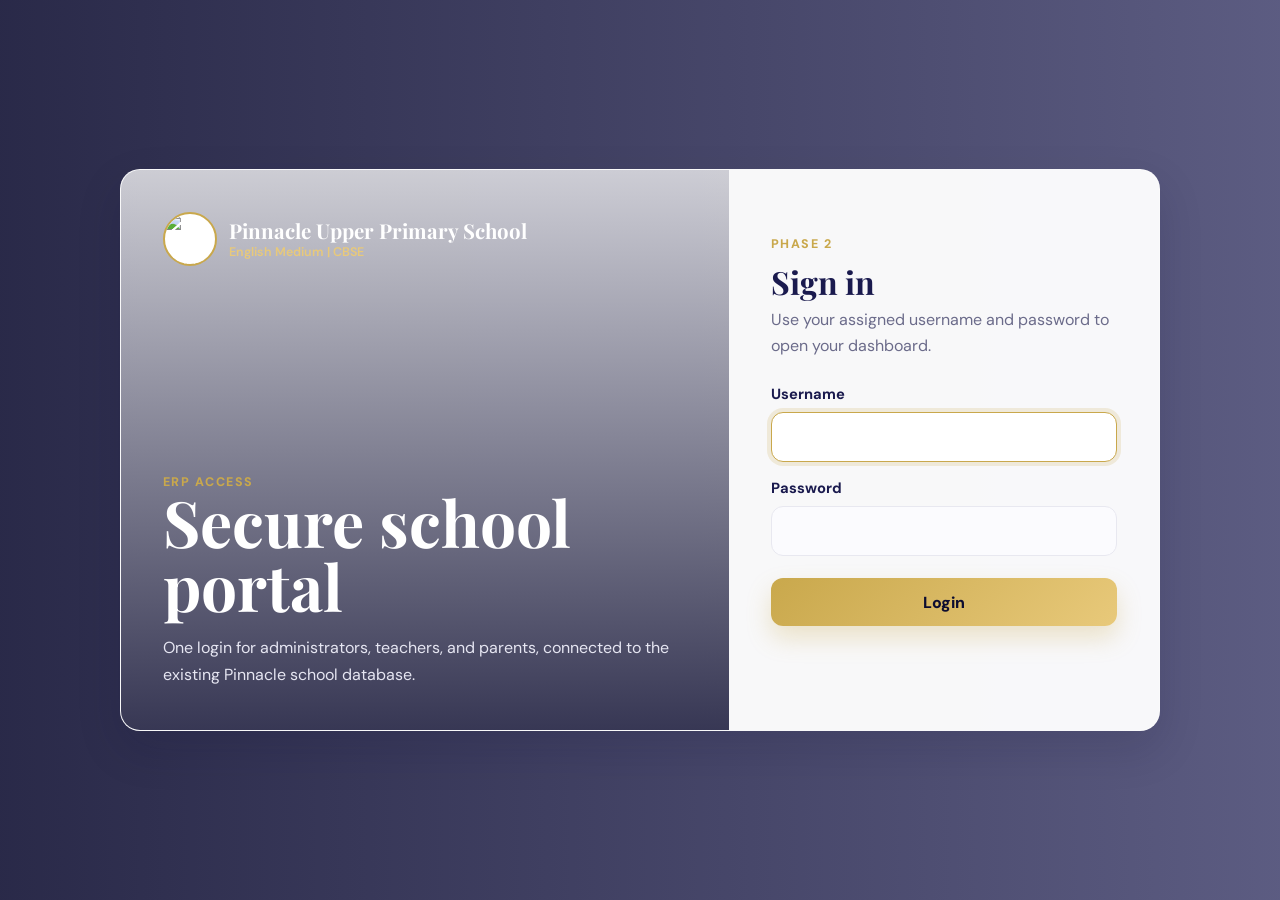
==== erp/index.html @ f4db71a0 "Add files via upload" ====
<!doctype html>
<html lang="en">
  <head>
    <meta charset="UTF-8">
    <meta name="viewport" content="width=device-width, initial-scale=1.0">
    <title>Pinnacle ERP | Pinnacle Upper Primary School</title>
    <link rel="preconnect" href="https://fonts.googleapis.com">
    <link rel="preconnect" href="https://fonts.gstatic.com" crossorigin>
    <link href="https://fonts.googleapis.com/css2?family=Playfair+Display:wght@600;700&family=DM+Sans:wght@400;500;600;700&display=swap" rel="stylesheet">
    <link rel="stylesheet" href="styles.css">
  </head>
  <body>
    <div id="app" class="app-shell" aria-live="polite"></div>
    <script src="scripts.js"></script>
  </body>
</html>
---- erp/styles.css ----
:root {
  --navy: #1a1a4e;
  --navy-dark: #0d0d30;
  --navy-mid: #2a2a6e;
  --gold: #c9a84c;
  --gold-light: #e8c97a;
  --gold-pale: #faf3e0;
  --white: #ffffff;
  --page: #f7f7fb;
  --line: #e8e8f0;
  --text: #1a1a2e;
  --muted: #6b6b8a;
  --success: #16805a;
  --danger: #b42318;
  --shadow: 0 18px 45px rgba(13, 13, 48, 0.14);
  --soft-shadow: 0 10px 26px rgba(13, 13, 48, 0.08);
  --radius: 12px;
  --radius-lg: 20px;
}

* {
  box-sizing: border-box;
}

body {
  margin: 0;
  min-height: 100vh;
  font-family: "DM Sans", Arial, sans-serif;
  color: var(--text);
  background: var(--page);
}

button,
input {
  font: inherit;
}

button {
  cursor: pointer;
}

.app-shell {
  min-height: 100vh;
}

.loading-screen,
.login-screen {
  min-height: 100vh;
  display: grid;
  place-items: center;
  padding: 24px;
}

.login-screen {
  background:
    linear-gradient(90deg, rgba(13, 13, 48, 0.88), rgba(26, 26, 78, 0.7)),
    url("https://pinnacleups.com/Images/school.jpg") center/cover no-repeat;
}

.login-panel {
  width: min(1040px, 100%);
  display: grid;
  grid-template-columns: 1fr 430px;
  overflow: hidden;
  border: 1px solid rgba(255, 255, 255, 0.22);
  border-radius: var(--radius-lg);
  background: rgba(255, 255, 255, 0.96);
  box-shadow: var(--shadow);
}

.login-brand {
  min-height: 560px;
  padding: 42px;
  display: flex;
  flex-direction: column;
  justify-content: space-between;
  background:
    linear-gradient(180deg, rgba(13, 13, 48, 0.18), rgba(13, 13, 48, 0.82)),
    url("https://pinnacleups.com/Images/gallery1.jpg") center/cover no-repeat;
  color: var(--white);
}

.brand-mark,
.top-brand {
  display: flex;
  align-items: center;
  gap: 12px;
}

.brand-logo {
  width: 54px;
  height: 54px;
  border-radius: 50%;
  object-fit: cover;
  border: 2px solid var(--gold);
  background: var(--white);
}

.brand-name {
  font-family: "Playfair Display", serif;
  font-size: 1.28rem;
  font-weight: 700;
  line-height: 1.15;
}

.brand-name span {
  display: block;
  margin-top: 3px;
  font-family: "DM Sans", sans-serif;
  font-size: 0.78rem;
  font-weight: 600;
  color: var(--gold-light);
  letter-spacing: 0;
}

.brand-copy h1 {
  max-width: 520px;
  margin: 0 0 16px;
  font-family: "Playfair Display", serif;
  font-size: clamp(2.2rem, 5vw, 4rem);
  line-height: 1;
  letter-spacing: 0;
}

.brand-copy p {
  max-width: 520px;
  margin: 0;
  color: #e6e6f2;
  font-size: 1rem;
  line-height: 1.7;
}

.login-card {
  padding: 42px;
  display: flex;
  flex-direction: column;
  justify-content: center;
}

.section-kicker {
  color: var(--gold);
  font-size: 0.78rem;
  font-weight: 800;
  letter-spacing: 0.12em;
  text-transform: uppercase;
}

.login-card h2 {
  margin: 12px 0 8px;
  color: var(--navy);
  font-family: "Playfair Display", serif;
  font-size: 2rem;
  line-height: 1.1;
}

.login-card p {
  margin: 0 0 26px;
  color: var(--muted);
  line-height: 1.6;
}

.field {
  display: grid;
  gap: 8px;
  margin-bottom: 16px;
}

.field label {
  color: var(--navy);
  font-size: 0.92rem;
  font-weight: 700;
}

.field input {
  width: 100%;
  min-height: 50px;
  padding: 0 15px;
  border: 1px solid var(--line);
  border-radius: var(--radius);
  background: #fbfbfe;
  color: var(--text);
  outline: none;
  transition: border-color 0.18s ease, box-shadow 0.18s ease, background 0.18s ease;
}

.field input:focus {
  border-color: var(--gold);
  background: var(--white);
  box-shadow: 0 0 0 4px rgba(201, 168, 76, 0.18);
}

.primary-btn,
.ghost-btn {
  min-height: 48px;
  border: 0;
  border-radius: var(--radius);
  font-weight: 800;
  transition: transform 0.18s ease, box-shadow 0.18s ease, background 0.18s ease;
}

.primary-btn {
  width: 100%;
  margin-top: 6px;
  background: linear-gradient(135deg, var(--gold), var(--gold-light));
  color: var(--navy-dark);
  box-shadow: 0 12px 24px rgba(201, 168, 76, 0.28);
}

.primary-btn:hover,
.ghost-btn:hover {
  transform: translateY(-1px);
}

.primary-btn:disabled {
  cursor: wait;
  opacity: 0.72;
  transform: none;
}

.message {
  min-height: 22px;
  margin-top: 16px;
  color: var(--danger);
  font-weight: 700;
}

.erp-layout {
  min-height: 100vh;
  display: grid;
  grid-template-columns: 280px 1fr;
  background: var(--page);
}

.sidebar {
  position: sticky;
  top: 0;
  height: 100vh;
  padding: 22px 18px;
  display: flex;
  flex-direction: column;
  gap: 22px;
  background: var(--navy-dark);
  color: var(--white);
  border-right: 3px solid var(--gold);
}

.sidebar .brand-logo {
  width: 46px;
  height: 46px;
}

.nav-list {
  display: grid;
  gap: 8px;
}

.nav-item {
  min-height: 44px;
  padding: 0 12px;
  display: flex;
  align-items: center;
  gap: 10px;
  border-radius: var(--radius);
  color: #d8d8ea;
  text-decoration: none;
  font-weight: 700;
  border: 1px solid transparent;
}

.nav-item.active {
  background: rgba(201, 168, 76, 0.16);
  border-color: rgba(201, 168, 76, 0.45);
  color: var(--gold-light);
}

.nav-item.disabled {
  opacity: 0.55;
  cursor: default;
}

.nav-icon {
  width: 24px;
  text-align: center;
  color: var(--gold-light);
  font-size: 0.76rem;
  font-weight: 900;
}

.sidebar-foot {
  margin-top: auto;
  padding: 14px;
  border-radius: var(--radius);
  background: rgba(255, 255, 255, 0.06);
  color: #cfcfe5;
  font-size: 0.88rem;
  line-height: 1.55;
}

.main {
  min-width: 0;
  padding: 28px;
}

.topbar {
  display: flex;
  align-items: center;
  justify-content: space-between;
  gap: 18px;
  margin-bottom: 24px;
}

.mobile-brand {
  display: none;
}

.user-chip {
  padding: 10px 14px;
  border: 1px solid var(--line);
  border-radius: 999px;
  background: var(--white);
  color: var(--navy);
  font-weight: 800;
  box-shadow: var(--soft-shadow);
}

.ghost-btn {
  padding: 0 18px;
  background: var(--navy);
  color: var(--white);
  box-shadow: var(--soft-shadow);
}

.dashboard-hero {
  padding: 28px;
  border-radius: var(--radius-lg);
  background:
    linear-gradient(135deg, rgba(26, 26, 78, 0.96), rgba(42, 42, 110, 0.88)),
    url("https://pinnacleups.com/Images/gallery4.jpg") center/cover no-repeat;
  color: var(--white);
  box-shadow: var(--shadow);
}

.dashboard-hero h1 {
  margin: 10px 0 10px;
  font-family: "Playfair Display", serif;
  font-size: clamp(2rem, 4vw, 3.2rem);
  line-height: 1.08;
  letter-spacing: 0;
}

.dashboard-hero p {
  max-width: 680px;
  margin: 0;
  color: #e5e5f0;
  line-height: 1.7;
}

.info-grid {
  margin-top: 22px;
  display: grid;
  grid-template-columns: repeat(3, minmax(0, 1fr));
  gap: 16px;
}

.info-card,
.notice-card {
  padding: 20px;
  border: 1px solid var(--line);
  border-radius: var(--radius);
  background: var(--white);
  box-shadow: var(--soft-shadow);
}

.info-card span,
.notice-card span {
  display: block;
  margin-bottom: 8px;
  color: var(--muted);
  font-size: 0.82rem;
  font-weight: 800;
  text-transform: uppercase;
  letter-spacing: 0.08em;
}

.info-card strong {
  color: var(--navy);
  font-size: 1.12rem;
}

.notice-card {
  margin-top: 18px;
}

.notice-card p {
  margin: 0;
  color: var(--muted);
  line-height: 1.7;
}

.access-denied {
  max-width: 620px;
  margin: 12vh auto 0;
  padding: 30px;
  border-radius: var(--radius-lg);
  background: var(--white);
  box-shadow: var(--shadow);
  text-align: center;
}

.access-denied h1 {
  margin: 0 0 10px;
  color: var(--danger);
  font-family: "Playfair Display", serif;
}

.access-denied p {
  color: var(--muted);
  line-height: 1.7;
}

@media (max-width: 900px) {
  .login-panel {
    grid-template-columns: 1fr;
  }

  .login-brand {
    min-height: 300px;
  }

  .erp-layout {
    grid-template-columns: 1fr;
  }

  .sidebar {
    position: relative;
    height: auto;
    border-right: 0;
    border-bottom: 3px solid var(--gold);
  }

  .nav-list {
    grid-template-columns: repeat(2, minmax(0, 1fr));
  }

  .sidebar-foot {
    display: none;
  }

  .info-grid {
    grid-template-columns: 1fr;
  }
}

@media (max-width: 560px) {
  .login-screen,
  .loading-screen {
    padding: 14px;
  }

  .login-brand,
  .login-card,
  .main,
  .dashboard-hero {
    padding: 22px;
  }

  .brand-copy h1 {
    font-size: 2rem;
  }

  .topbar {
    align-items: flex-start;
    flex-direction: column;
  }

  .mobile-brand {
    display: flex;
  }

  .user-chip {
    width: 100%;
    border-radius: var(--radius);
  }

  .ghost-btn {
    width: 100%;
  }

  .nav-list {
    grid-template-columns: 1fr;
  }
}
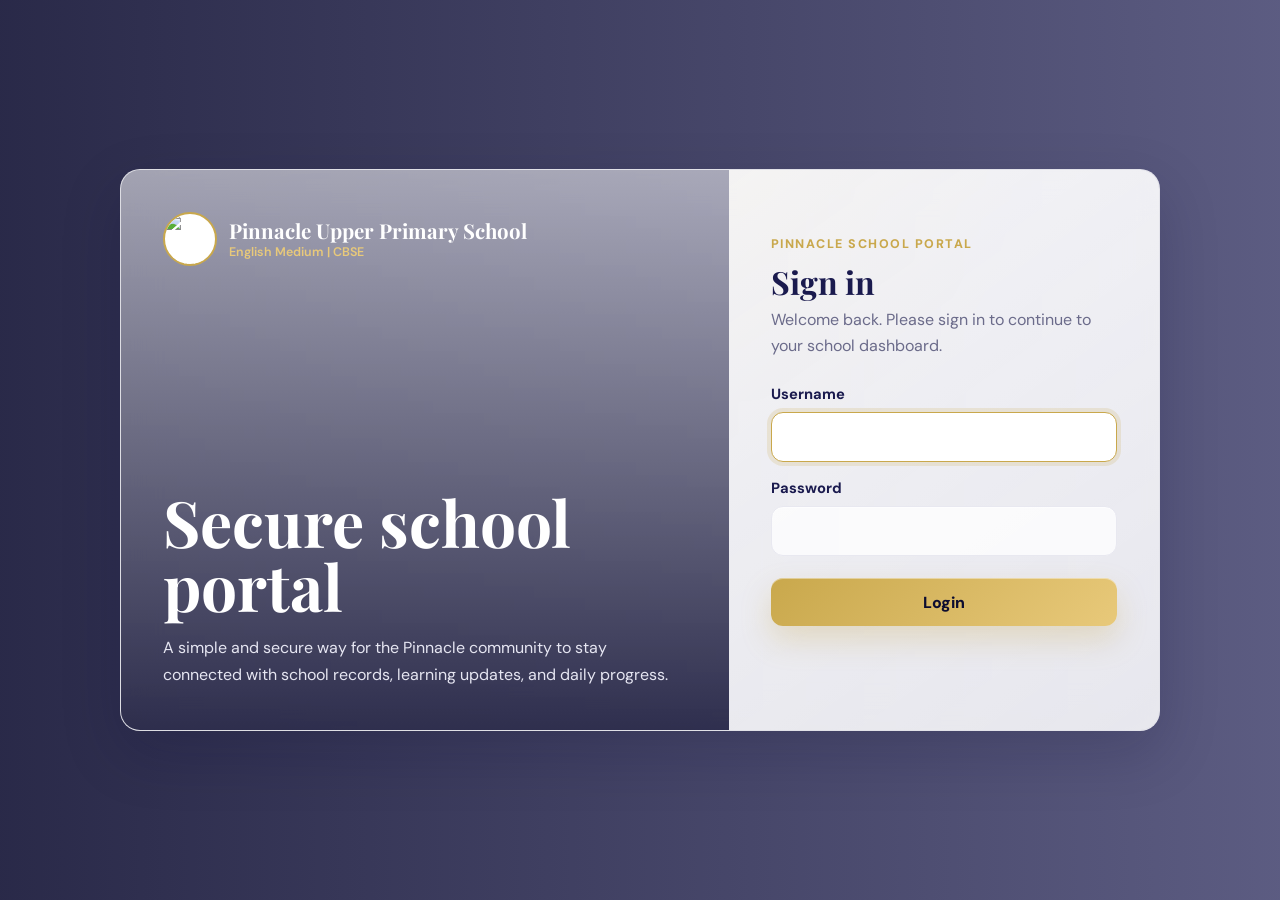
==== commit 46cee2f9: "Update index.html" ====
--- a/erp/index.html
+++ b/erp/index.html
@@ -4,6 +4,8 @@
     <meta charset="UTF-8">
     <meta name="viewport" content="width=device-width, initial-scale=1.0">
     <title>Pinnacle ERP | Pinnacle Upper Primary School</title>
+    <link rel="icon" type="image/jpeg" href="https://pinnacleups.com/Images/schoollogo.jpeg">
+    <link rel="apple-touch-icon" href="https://pinnacleups.com/Images/schoollogo.jpeg">
     <link rel="preconnect" href="https://fonts.googleapis.com">
     <link rel="preconnect" href="https://fonts.gstatic.com" crossorigin>
     <link href="https://fonts.googleapis.com/css2?family=Playfair+Display:wght@600;700&family=DM+Sans:wght@400;500;600;700&display=swap" rel="stylesheet">
--- a/erp/styles.css
+++ b/erp/styles.css
@@ -14,8 +14,86 @@
   --danger: #b42318;
   --shadow: 0 18px 45px rgba(13, 13, 48, 0.14);
   --soft-shadow: 0 10px 26px rgba(13, 13, 48, 0.08);
+  --glass-bg: rgba(255, 255, 255, 0.72);
+  --glass-line: rgba(255, 255, 255, 0.42);
+  --glass-shadow: 0 22px 60px rgba(13, 13, 48, 0.18);
+  --ease-apple: cubic-bezier(0.22, 1, 0.36, 1);
   --radius: 12px;
   --radius-lg: 20px;
+}
+
+@keyframes fadeUp {
+  from {
+    opacity: 0;
+    transform: translateY(14px);
+  }
+  to {
+    opacity: 1;
+    transform: translateY(0);
+  }
+}
+
+@keyframes softPulse {
+  0% {
+    box-shadow: 0 0 0 0 rgba(201, 168, 76, 0.28);
+  }
+  70% {
+    box-shadow: 0 0 0 12px rgba(201, 168, 76, 0);
+  }
+  100% {
+    box-shadow: 0 0 0 0 rgba(201, 168, 76, 0);
+  }
+}
+
+@keyframes spin {
+  to {
+    transform: rotate(360deg);
+  }
+}
+
+@keyframes heroSheen {
+  0% {
+    transform: translateX(-180%) skewX(-16deg);
+  }
+  16% {
+    transform: translateX(4%) skewX(-16deg);
+  }
+  46% {
+    transform: translateX(54%) skewX(-16deg);
+  }
+  72% {
+    transform: translateX(220%) skewX(-16deg);
+  }
+  100% {
+    transform: translateX(220%) skewX(-16deg);
+  }
+}
+
+@keyframes activeNavGlow {
+  0% {
+    opacity: 0.42;
+    transform: translateY(-120%);
+  }
+  45% {
+    opacity: 0.95;
+    transform: translateY(120%);
+  }
+  100% {
+    opacity: 0.42;
+    transform: translateY(120%);
+  }
+}
+
+@keyframes navSheen {
+  0% {
+    transform: translateX(-120%);
+  }
+  44% {
+    transform: translateX(120%);
+  }
+  100% {
+    transform: translateX(120%);
+  }
 }
 
 * {
@@ -30,8 +108,13 @@
   background: var(--page);
 }
 
+html {
+  scroll-behavior: smooth;
+}
+
 button,
-input {
+input,
+select {
   font: inherit;
 }
 
@@ -51,6 +134,19 @@
   padding: 24px;
 }
 
+.loading-screen .user-chip::before {
+  content: "";
+  width: 16px;
+  height: 16px;
+  margin-right: 10px;
+  display: inline-block;
+  vertical-align: -3px;
+  border: 2px solid rgba(26, 26, 78, 0.18);
+  border-top-color: var(--gold);
+  border-radius: 50%;
+  animation: spin 0.8s linear infinite;
+}
+
 .login-screen {
   background:
     linear-gradient(90deg, rgba(13, 13, 48, 0.88), rgba(26, 26, 78, 0.7)),
@@ -62,10 +158,13 @@
   display: grid;
   grid-template-columns: 1fr 430px;
   overflow: hidden;
-  border: 1px solid rgba(255, 255, 255, 0.22);
+  border: 1px solid var(--glass-line);
   border-radius: var(--radius-lg);
-  background: rgba(255, 255, 255, 0.96);
-  box-shadow: var(--shadow);
+  background: var(--glass-bg);
+  box-shadow: var(--glass-shadow);
+  backdrop-filter: blur(22px) saturate(1.35);
+  -webkit-backdrop-filter: blur(22px) saturate(1.35);
+  animation: fadeUp 0.48s var(--ease-apple) both;
 }
 
 .login-brand {
@@ -87,6 +186,23 @@
   gap: 12px;
 }
 
+.brand-link {
+  color: inherit;
+  text-decoration: none;
+  border-radius: var(--radius);
+  transition: transform 0.22s var(--ease-apple), opacity 0.22s var(--ease-apple);
+}
+
+.brand-link:hover {
+  opacity: 0.92;
+  transform: translateY(-1px);
+}
+
+.brand-link:focus-visible {
+  outline: 3px solid rgba(232, 201, 122, 0.55);
+  outline-offset: 4px;
+}
+
 .brand-logo {
   width: 54px;
   height: 54px;
@@ -135,6 +251,9 @@
   display: flex;
   flex-direction: column;
   justify-content: center;
+  background:
+    linear-gradient(145deg, rgba(255, 255, 255, 0.78), rgba(255, 255, 255, 0.5)),
+    radial-gradient(circle at top left, rgba(232, 201, 122, 0.16), transparent 42%);
 }
 
 .section-kicker {
@@ -177,10 +296,11 @@
   padding: 0 15px;
   border: 1px solid var(--line);
   border-radius: var(--radius);
-  background: #fbfbfe;
+  background: rgba(255, 255, 255, 0.78);
   color: var(--text);
   outline: none;
-  transition: border-color 0.18s ease, box-shadow 0.18s ease, background 0.18s ease;
+  box-shadow: inset 0 1px 0 rgba(255, 255, 255, 0.65);
+  transition: border-color 0.22s var(--ease-apple), box-shadow 0.22s var(--ease-apple), background 0.22s var(--ease-apple);
 }
 
 .field input:focus {
@@ -195,7 +315,25 @@
   border: 0;
   border-radius: var(--radius);
   font-weight: 800;
-  transition: transform 0.18s ease, box-shadow 0.18s ease, background 0.18s ease;
+  position: relative;
+  overflow: hidden;
+  transition: transform 0.22s var(--ease-apple), box-shadow 0.22s var(--ease-apple), background 0.22s var(--ease-apple);
+}
+
+.primary-btn::after,
+.ghost-btn::after {
+  content: "";
+  position: absolute;
+  inset: 0;
+  background: linear-gradient(110deg, transparent 0%, rgba(255, 255, 255, 0.36) 45%, transparent 70%);
+  transform: translateX(-120%);
+  transition: transform 0.7s var(--ease-apple);
+  pointer-events: none;
+}
+
+.primary-btn:hover::after,
+.ghost-btn:hover::after {
+  transform: translateX(120%);
 }
 
 .primary-btn {
@@ -203,12 +341,20 @@
   margin-top: 6px;
   background: linear-gradient(135deg, var(--gold), var(--gold-light));
   color: var(--navy-dark);
-  box-shadow: 0 12px 24px rgba(201, 168, 76, 0.28);
+  box-shadow: 0 14px 30px rgba(201, 168, 76, 0.28), inset 0 1px 0 rgba(255, 255, 255, 0.42);
 }
 
 .primary-btn:hover,
 .ghost-btn:hover {
   transform: translateY(-1px);
+}
+
+.primary-btn:focus-visible,
+.ghost-btn:focus-visible,
+.text-btn:focus-visible,
+.nav-action:focus-visible {
+  outline: 3px solid rgba(201, 168, 76, 0.36);
+  outline-offset: 2px;
 }
 
 .primary-btn:disabled {
@@ -239,9 +385,15 @@
   display: flex;
   flex-direction: column;
   gap: 22px;
-  background: var(--navy-dark);
+  background:
+    linear-gradient(180deg, rgba(13, 13, 48, 0.92), rgba(13, 13, 48, 0.98)),
+    rgba(13, 13, 48, 0.9);
   color: var(--white);
   border-right: 3px solid var(--gold);
+  box-shadow: 18px 0 42px rgba(13, 13, 48, 0.14);
+  backdrop-filter: blur(18px) saturate(1.2);
+  -webkit-backdrop-filter: blur(18px) saturate(1.2);
+  animation: fadeUp 0.36s var(--ease-apple) both;
 }
 
 .sidebar .brand-logo {
@@ -256,26 +408,61 @@
 
 .nav-item {
   min-height: 44px;
+  width: 100%;
   padding: 0 12px;
   display: flex;
   align-items: center;
   gap: 10px;
+  background: transparent;
   border-radius: var(--radius);
   color: #d8d8ea;
   text-decoration: none;
   font-weight: 700;
   border: 1px solid transparent;
+  text-align: left;
+  position: relative;
+  overflow: hidden;
+  transition: transform 0.22s var(--ease-apple), background 0.22s var(--ease-apple), border-color 0.22s var(--ease-apple), color 0.22s var(--ease-apple), box-shadow 0.22s var(--ease-apple);
 }
 
 .nav-item.active {
-  background: rgba(201, 168, 76, 0.16);
-  border-color: rgba(201, 168, 76, 0.45);
+  background: linear-gradient(135deg, rgba(201, 168, 76, 0.24), rgba(255, 255, 255, 0.08));
+  border-color: rgba(232, 201, 122, 0.5);
   color: var(--gold-light);
+  transform: translateX(3px);
+  box-shadow: inset 0 1px 0 rgba(255, 255, 255, 0.12), 0 10px 24px rgba(0, 0, 0, 0.16);
+}
+
+.nav-item.active::before {
+  content: "";
+  position: absolute;
+  left: 0;
+  top: 8px;
+  bottom: 8px;
+  width: 3px;
+  border-radius: 999px;
+  background: linear-gradient(180deg, transparent, var(--gold-light), transparent);
+  animation: activeNavGlow 5.8s var(--ease-apple) infinite;
+}
+
+.nav-item.active::after {
+  content: "";
+  position: absolute;
+  inset: 0;
+  background: linear-gradient(115deg, transparent 0%, rgba(255, 255, 255, 0.12) 45%, transparent 72%);
+  transform: translateX(-120%);
+  animation: navSheen 7s var(--ease-apple) infinite;
+  pointer-events: none;
 }
 
 .nav-item.disabled {
   opacity: 0.55;
   cursor: default;
+}
+
+.nav-action:hover {
+  background: rgba(255, 255, 255, 0.07);
+  transform: translateX(3px);
 }
 
 .nav-icon {
@@ -301,12 +488,22 @@
   padding: 28px;
 }
 
+#moduleHost {
+  animation: fadeUp 0.32s var(--ease-apple) both;
+}
+
 .topbar {
   display: flex;
   align-items: center;
   justify-content: space-between;
   gap: 18px;
   margin-bottom: 24px;
+}
+
+.mobile-nav-toggle,
+.mobile-nav-panel,
+.mobile-nav-scrim {
+  display: none;
 }
 
 .mobile-brand {
@@ -330,6 +527,16 @@
   box-shadow: var(--soft-shadow);
 }
 
+.primary-btn.compact {
+  width: auto;
+  min-width: 140px;
+  padding: 0 18px;
+}
+
+.hidden {
+  display: none !important;
+}
+
 .dashboard-hero {
   padding: 28px;
   border-radius: var(--radius-lg);
@@ -337,7 +544,35 @@
     linear-gradient(135deg, rgba(26, 26, 78, 0.96), rgba(42, 42, 110, 0.88)),
     url("https://pinnacleups.com/Images/gallery4.jpg") center/cover no-repeat;
   color: var(--white);
-  box-shadow: var(--shadow);
+  border: 1px solid rgba(255, 255, 255, 0.2);
+  box-shadow: var(--glass-shadow);
+  animation: fadeUp 0.36s var(--ease-apple) both;
+  position: relative;
+  overflow: hidden;
+}
+
+.dashboard-hero::after,
+.module-header::after {
+  content: "";
+  position: absolute;
+  inset: 0;
+  background: linear-gradient(120deg, rgba(255, 255, 255, 0.18), transparent 34%, transparent 70%, rgba(232, 201, 122, 0.12));
+  pointer-events: none;
+}
+
+.dashboard-hero::before,
+.module-header::before {
+  content: "";
+  position: absolute;
+  top: -30%;
+  bottom: -30%;
+  left: -35%;
+  width: 52%;
+  background: linear-gradient(105deg, transparent, rgba(255, 255, 255, 0.24), transparent);
+  filter: blur(1px);
+  transform: translateX(-180%) skewX(-16deg);
+  animation: heroSheen 7s var(--ease-apple) infinite;
+  pointer-events: none;
 }
 
 .dashboard-hero h1 {
@@ -367,8 +602,19 @@
   padding: 20px;
   border: 1px solid var(--line);
   border-radius: var(--radius);
-  background: var(--white);
+  background: rgba(255, 255, 255, 0.76);
   box-shadow: var(--soft-shadow);
+  backdrop-filter: blur(14px) saturate(1.18);
+  -webkit-backdrop-filter: blur(14px) saturate(1.18);
+  transition: transform 0.22s var(--ease-apple), box-shadow 0.22s var(--ease-apple), border-color 0.22s var(--ease-apple);
+}
+
+.info-card:hover,
+.notice-card:hover,
+.table-card:hover,
+.settings-card:hover {
+  transform: translateY(-2px);
+  box-shadow: var(--shadow);
 }
 
 .info-card span,
@@ -387,6 +633,33 @@
   font-size: 1.12rem;
 }
 
+.portal-card {
+  position: relative;
+  overflow: hidden;
+}
+
+.portal-card::after {
+  content: "";
+  position: absolute;
+  inset: 0;
+  background: linear-gradient(120deg, rgba(255, 255, 255, 0.36), transparent 34%, transparent 74%, rgba(232, 201, 122, 0.12));
+  pointer-events: none;
+}
+
+.portal-card strong,
+.portal-card p,
+.portal-card span {
+  position: relative;
+  z-index: 1;
+}
+
+.portal-card p {
+  margin: 10px 0 0;
+  color: var(--muted);
+  line-height: 1.55;
+  font-size: 0.94rem;
+}
+
 .notice-card {
   margin-top: 18px;
 }
@@ -395,6 +668,570 @@
   margin: 0;
   color: var(--muted);
   line-height: 1.7;
+}
+
+.module-header {
+  padding: 24px;
+  display: flex;
+  align-items: center;
+  justify-content: space-between;
+  gap: 18px;
+  border-radius: var(--radius-lg);
+  background:
+    linear-gradient(135deg, rgba(26, 26, 78, 0.96), rgba(42, 42, 110, 0.86)),
+    url("https://pinnacleups.com/Images/gallery2.jpg") center/cover no-repeat;
+  color: var(--white);
+  border: 1px solid rgba(255, 255, 255, 0.2);
+  box-shadow: var(--glass-shadow);
+  animation: fadeUp 0.36s var(--ease-apple) both;
+  position: relative;
+  overflow: hidden;
+}
+
+.module-header h1 {
+  margin: 8px 0 8px;
+  font-family: "Playfair Display", serif;
+  font-size: clamp(2rem, 4vw, 3rem);
+  line-height: 1.05;
+  letter-spacing: 0;
+}
+
+.module-header p {
+  max-width: 680px;
+  margin: 0;
+  color: #e6e6f2;
+  line-height: 1.6;
+}
+
+.toolbar {
+  margin: 18px 0;
+  padding: 18px;
+  display: grid;
+  grid-template-columns: 1fr 190px 190px;
+  gap: 14px;
+  border: 1px solid var(--line);
+  border-radius: var(--radius);
+  background: rgba(255, 255, 255, 0.78);
+  box-shadow: var(--soft-shadow);
+  backdrop-filter: blur(14px) saturate(1.16);
+  -webkit-backdrop-filter: blur(14px) saturate(1.16);
+}
+
+.toolbar .field {
+  margin: 0;
+}
+
+.field select {
+  width: 100%;
+  min-height: 50px;
+  padding: 0 15px;
+  border: 1px solid var(--line);
+  border-radius: var(--radius);
+  background: rgba(255, 255, 255, 0.78);
+  color: var(--text);
+  outline: none;
+  box-shadow: inset 0 1px 0 rgba(255, 255, 255, 0.65);
+}
+
+.table-card {
+  padding: 18px;
+  border: 1px solid var(--line);
+  border-radius: var(--radius);
+  background: rgba(255, 255, 255, 0.78);
+  box-shadow: var(--soft-shadow);
+  backdrop-filter: blur(14px) saturate(1.16);
+  -webkit-backdrop-filter: blur(14px) saturate(1.16);
+  transition: transform 0.22s var(--ease-apple), box-shadow 0.22s var(--ease-apple);
+}
+
+.table-scroll {
+  overflow-x: auto;
+}
+
+table {
+  width: 100%;
+  min-width: 840px;
+  border-collapse: collapse;
+}
+
+th,
+td {
+  padding: 14px 12px;
+  border-bottom: 1px solid var(--line);
+  text-align: left;
+  vertical-align: middle;
+}
+
+th {
+  color: var(--navy);
+  font-size: 0.78rem;
+  font-weight: 900;
+  letter-spacing: 0.08em;
+  text-transform: uppercase;
+}
+
+td {
+  color: var(--text);
+}
+
+tbody tr {
+  transition: background 0.16s ease;
+}
+
+tbody tr:hover {
+  background: rgba(201, 168, 76, 0.06);
+}
+
+td small {
+  display: block;
+  margin-top: 4px;
+  color: var(--muted);
+  font-size: 0.82rem;
+}
+
+.status-pill {
+  display: inline-flex;
+  align-items: center;
+  min-height: 28px;
+  padding: 0 10px;
+  border-radius: 999px;
+  font-size: 0.82rem;
+  font-weight: 800;
+}
+
+.status-pill.active {
+  background: rgba(22, 128, 90, 0.12);
+  color: var(--success);
+}
+
+.status-pill.inactive {
+  background: rgba(180, 35, 24, 0.12);
+  color: var(--danger);
+}
+
+.actions {
+  display: flex;
+  flex-wrap: wrap;
+  gap: 8px;
+}
+
+.text-btn {
+  min-height: 34px;
+  padding: 0 10px;
+  border: 1px solid var(--line);
+  border-radius: 8px;
+  background: rgba(255, 255, 255, 0.76);
+  color: var(--navy);
+  font-weight: 800;
+  transition: transform 0.18s var(--ease-apple), box-shadow 0.18s var(--ease-apple), border-color 0.18s var(--ease-apple);
+}
+
+.text-btn:hover {
+  transform: translateY(-1px);
+  border-color: rgba(201, 168, 76, 0.55);
+  box-shadow: var(--soft-shadow);
+}
+
+.text-btn.danger {
+  color: var(--danger);
+}
+
+.muted-text {
+  color: var(--muted);
+  font-size: 0.9rem;
+  font-weight: 700;
+}
+
+.child-profile-wrap {
+  margin-top: 18px;
+}
+
+.child-profile-grid {
+  display: grid;
+  grid-template-columns: repeat(auto-fit, minmax(280px, 1fr));
+  gap: 18px;
+}
+
+.child-profile-card {
+  padding: 22px;
+  border: 1px solid var(--glass-line);
+  border-radius: var(--radius-lg);
+  background: rgba(255, 255, 255, 0.78);
+  box-shadow: var(--glass-shadow);
+  backdrop-filter: blur(18px) saturate(1.18);
+  -webkit-backdrop-filter: blur(18px) saturate(1.18);
+  position: relative;
+  overflow: hidden;
+  animation: fadeUp 0.34s var(--ease-apple) both;
+  transition: transform 0.22s var(--ease-apple), box-shadow 0.22s var(--ease-apple);
+}
+
+.child-profile-card::after {
+  content: "";
+  position: absolute;
+  inset: 0;
+  background: linear-gradient(120deg, rgba(255, 255, 255, 0.42), transparent 36%, transparent 72%, rgba(232, 201, 122, 0.16));
+  pointer-events: none;
+}
+
+.child-profile-top,
+.child-detail-grid {
+  position: relative;
+  z-index: 1;
+}
+
+.child-profile-top {
+  display: flex;
+  align-items: center;
+  gap: 14px;
+  margin-bottom: 14px;
+}
+
+.child-avatar {
+  width: 58px;
+  height: 58px;
+  display: grid;
+  place-items: center;
+  flex: 0 0 58px;
+  border-radius: 18px;
+  background: linear-gradient(135deg, var(--navy), var(--navy-soft));
+  color: var(--gold-light);
+  font-weight: 900;
+  box-shadow: var(--soft-shadow);
+  overflow: hidden;
+}
+
+.child-avatar.has-photo {
+  background: var(--white);
+  color: transparent;
+}
+
+.child-avatar img,
+.student-detail-photo img {
+  width: 100%;
+  height: 100%;
+  display: block;
+  object-fit: cover;
+}
+
+.child-profile-card h2 {
+  margin: 5px 0 4px;
+  color: var(--navy);
+  font-family: "Playfair Display", serif;
+  font-size: 1.55rem;
+  line-height: 1.1;
+}
+
+.child-profile-card p {
+  margin: 0;
+  color: var(--muted);
+  font-weight: 800;
+}
+
+.child-preview-copy {
+  min-width: 0;
+}
+
+.child-view-btn {
+  position: relative;
+  z-index: 1;
+  margin-top: 4px;
+  width: auto;
+}
+
+.child-detail-grid {
+  display: grid;
+  grid-template-columns: repeat(2, minmax(0, 1fr));
+  gap: 12px;
+}
+
+.child-detail {
+  min-width: 0;
+  padding: 13px;
+  border: 1px solid var(--line);
+  border-radius: var(--radius);
+  background: rgba(255, 255, 255, 0.58);
+}
+
+.child-detail > span {
+  display: block;
+  margin-bottom: 6px;
+  color: var(--muted);
+  font-size: 0.75rem;
+  font-weight: 900;
+  letter-spacing: 0.06em;
+  text-transform: uppercase;
+}
+
+.child-detail strong {
+  display: block;
+  color: var(--navy);
+  font-size: 0.98rem;
+  line-height: 1.35;
+  overflow-wrap: anywhere;
+}
+
+.student-name-button {
+  min-height: 0;
+  padding: 0;
+  border: 0;
+  background: transparent;
+  color: var(--navy);
+  font: inherit;
+  font-weight: 900;
+  text-align: left;
+  cursor: pointer;
+  transition: color 0.18s var(--ease-apple), transform 0.18s var(--ease-apple);
+}
+
+.student-name-button:hover {
+  color: var(--gold);
+  transform: translateY(-1px);
+}
+
+.student-name-button:focus-visible {
+  outline: 3px solid rgba(232, 201, 122, 0.48);
+  outline-offset: 3px;
+  border-radius: 6px;
+}
+
+.student-name-button.large {
+  display: block;
+  margin: 5px 0 4px;
+  color: var(--navy);
+  font-family: "Playfair Display", serif;
+  font-size: 1.55rem;
+  line-height: 1.1;
+}
+
+.student-detail-modal {
+  width: min(900px, 100%);
+  max-height: calc(100vh - 36px);
+  overflow-y: auto;
+  overflow-x: hidden;
+  padding: 24px;
+  border-radius: var(--radius-lg);
+  border: 1px solid var(--glass-line);
+  background: rgba(255, 255, 255, 0.84);
+  box-shadow: var(--glass-shadow);
+  backdrop-filter: blur(24px) saturate(1.22);
+  -webkit-backdrop-filter: blur(24px) saturate(1.22);
+  position: relative;
+}
+
+.student-detail-modal::before {
+  content: "";
+  position: absolute;
+  top: -28%;
+  bottom: -28%;
+  left: -42%;
+  width: 42%;
+  background: linear-gradient(105deg, transparent, rgba(255, 255, 255, 0.48), transparent);
+  transform: translateX(-140%) skewX(-16deg);
+  animation: heroSheen 7s var(--ease-apple) infinite;
+  pointer-events: none;
+}
+
+.student-detail-hero {
+  position: relative;
+  z-index: 1;
+  margin-bottom: 20px;
+  padding: 20px;
+  display: flex;
+  align-items: center;
+  gap: 16px;
+  border-radius: var(--radius);
+  background:
+    linear-gradient(135deg, rgba(26, 26, 78, 0.94), rgba(42, 42, 110, 0.84)),
+    url("https://pinnacleups.com/Images/gallery1.jpg") center/cover no-repeat;
+  color: var(--white);
+  overflow: hidden;
+}
+
+.student-detail-modal .child-detail-grid {
+  grid-template-columns: repeat(3, minmax(0, 1fr));
+}
+
+.student-detail-hero h2 {
+  margin: 5px 0 6px;
+  font-family: "Playfair Display", serif;
+  font-size: clamp(1.8rem, 4vw, 2.5rem);
+  line-height: 1.05;
+}
+
+.student-detail-hero p {
+  margin: 0;
+  color: #e6e6f2;
+  font-weight: 800;
+}
+
+.student-detail-photo {
+  width: 118px;
+  height: 118px;
+  display: grid;
+  place-items: center;
+  flex: 0 0 118px;
+  border: 3px solid rgba(232, 201, 122, 0.92);
+  border-radius: 32px;
+  background: linear-gradient(135deg, var(--navy), var(--navy-soft));
+  color: var(--gold-light);
+  font-size: 1.8rem;
+  font-weight: 900;
+  box-shadow: var(--soft-shadow);
+  overflow: hidden;
+}
+
+.detail-close {
+  margin-left: auto;
+  flex: 0 0 auto;
+  background: rgba(255, 255, 255, 0.88);
+  color: var(--navy);
+}
+
+.modal-backdrop {
+  position: fixed;
+  inset: 0;
+  z-index: 3000;
+  padding: 18px;
+  display: grid;
+  place-items: center;
+  background: rgba(13, 13, 48, 0.48);
+  backdrop-filter: blur(16px);
+  -webkit-backdrop-filter: blur(16px);
+  animation: fadeUp 0.18s var(--ease-apple) both;
+}
+
+.student-form {
+  width: min(760px, 100%);
+  max-height: min(760px, 92vh);
+  overflow: auto;
+  padding: 24px;
+  border-radius: var(--radius-lg);
+  border: 1px solid var(--glass-line);
+  background:
+    linear-gradient(145deg, rgba(255, 255, 255, 0.9), rgba(255, 255, 255, 0.72));
+  box-shadow: var(--glass-shadow);
+  backdrop-filter: blur(22px) saturate(1.25);
+  -webkit-backdrop-filter: blur(22px) saturate(1.25);
+  animation: fadeUp 0.24s var(--ease-apple) both;
+}
+
+.settings-grid {
+  margin: 18px 0;
+  display: grid;
+  grid-template-columns: minmax(0, 1.4fr) minmax(280px, 0.6fr);
+  gap: 18px;
+}
+
+.settings-card {
+  padding: 20px;
+  border: 1px solid var(--line);
+  border-radius: var(--radius);
+  background: rgba(255, 255, 255, 0.78);
+  box-shadow: var(--soft-shadow);
+  backdrop-filter: blur(14px) saturate(1.16);
+  -webkit-backdrop-filter: blur(14px) saturate(1.16);
+  transition: transform 0.22s var(--ease-apple), box-shadow 0.22s var(--ease-apple);
+}
+
+.settings-card span {
+  display: block;
+  margin-bottom: 8px;
+  color: var(--muted);
+  font-size: 0.82rem;
+  font-weight: 900;
+  letter-spacing: 0.08em;
+  text-transform: uppercase;
+}
+
+.settings-card p {
+  margin: 0 0 14px;
+  color: var(--muted);
+  line-height: 1.65;
+}
+
+.settings-card-head {
+  margin-bottom: 16px;
+  display: flex;
+  justify-content: space-between;
+  gap: 16px;
+}
+
+.promotion-flow {
+  display: grid;
+  gap: 8px;
+}
+
+.promotion-flow div,
+.holiday-item {
+  padding: 12px;
+  border: 1px solid var(--line);
+  border-radius: var(--radius);
+  background: rgba(255, 255, 255, 0.66);
+  box-shadow: inset 0 1px 0 rgba(255, 255, 255, 0.65);
+}
+
+.holiday-form {
+  margin-bottom: 18px;
+}
+
+.holiday-list {
+  display: grid;
+  gap: 10px;
+}
+
+.holiday-item {
+  display: flex;
+  align-items: center;
+  justify-content: space-between;
+  gap: 14px;
+}
+
+.holiday-item small {
+  display: block;
+  margin-top: 4px;
+  color: var(--muted);
+}
+
+@media (prefers-reduced-motion: reduce) {
+  *,
+  *::before,
+  *::after {
+    scroll-behavior: auto !important;
+    animation-duration: 0.01ms !important;
+    animation-iteration-count: 1 !important;
+    transition-duration: 0.01ms !important;
+  }
+}
+
+.form-head {
+  margin-bottom: 18px;
+  display: flex;
+  align-items: flex-start;
+  justify-content: space-between;
+  gap: 16px;
+}
+
+.form-head h2 {
+  margin: 6px 0 0;
+  color: var(--navy);
+  font-family: "Playfair Display", serif;
+}
+
+.icon-btn {
+  width: 42px;
+  height: 42px;
+  border: 1px solid var(--line);
+  border-radius: 50%;
+  background: var(--white);
+  color: var(--navy);
+  font-weight: 900;
+}
+
+.form-grid {
+  display: grid;
+  grid-template-columns: repeat(2, minmax(0, 1fr));
+  gap: 14px;
 }
 
 .access-denied {
@@ -429,17 +1266,314 @@
 
   .erp-layout {
     grid-template-columns: 1fr;
+    background:
+      linear-gradient(180deg, rgba(13, 13, 48, 0.94) 0, rgba(26, 26, 78, 0.88) 190px, rgba(247, 247, 251, 0.96) 430px),
+      url("https://pinnacleups.com/Images/gallery1.jpg") top center/cover no-repeat;
+    position: relative;
   }
 
   .sidebar {
+    display: none;
+  }
+
+  .main {
+    padding: 18px;
     position: relative;
-    height: auto;
-    border-right: 0;
-    border-bottom: 3px solid var(--gold);
-  }
-
-  .nav-list {
+    z-index: 1;
+  }
+
+  .main::before {
+    content: "";
+    position: fixed;
+    inset: 72px 0 auto;
+    height: 190px;
+    background:
+      linear-gradient(135deg, rgba(232, 201, 122, 0.24), transparent 42%),
+      linear-gradient(180deg, rgba(255, 255, 255, 0.08), transparent);
+    pointer-events: none;
+    z-index: -1;
+  }
+
+  .topbar {
+    position: sticky;
+    top: 0;
+    z-index: 900;
+    margin: -18px -18px 18px;
+    padding: 12px 14px;
+    align-items: center;
+    flex-direction: row;
+    justify-content: space-between;
+    border-bottom: 1px solid rgba(232, 201, 122, 0.24);
+    background: rgba(13, 13, 48, 0.72);
+    box-shadow: 0 14px 34px rgba(13, 13, 48, 0.2);
+    backdrop-filter: blur(22px) saturate(1.28);
+    -webkit-backdrop-filter: blur(22px) saturate(1.28);
+  }
+
+  .mobile-brand .brand-name {
+    color: var(--white);
+    text-shadow: 0 1px 12px rgba(13, 13, 48, 0.35);
+  }
+
+  .mobile-brand .brand-name span {
+    color: var(--gold-light);
+  }
+
+  .topbar > .user-chip,
+  .topbar > .ghost-btn {
+    display: none;
+  }
+
+  .mobile-brand {
+    min-width: 0;
+    display: flex;
+    align-items: center;
+    gap: 12px;
+  }
+
+  .mobile-brand .brand-logo {
+    width: 44px;
+    height: 44px;
+    flex: 0 0 44px;
+  }
+
+  .mobile-brand .brand-name {
+    max-width: min(56vw, 360px);
+    overflow: hidden;
+    text-overflow: ellipsis;
+    white-space: nowrap;
+  }
+
+  .mobile-brand .brand-name span {
+    overflow: hidden;
+    text-overflow: ellipsis;
+    white-space: nowrap;
+  }
+
+  .mobile-nav-toggle {
+    width: 46px;
+    height: 46px;
+    min-height: 46px;
+    padding: 0;
+    display: inline-flex;
+    align-items: center;
+    justify-content: center;
+    flex-direction: column;
+    flex-shrink: 0;
+    gap: 4px;
+    border: 1px solid rgba(232, 201, 122, 0.35);
+    border-radius: var(--radius);
+    background: rgba(255, 255, 255, 0.16);
+    color: var(--white);
+    font-weight: 900;
+    box-shadow: 0 12px 26px rgba(13, 13, 48, 0.24);
+    backdrop-filter: blur(16px) saturate(1.25);
+    -webkit-backdrop-filter: blur(16px) saturate(1.25);
+  }
+
+  .mobile-nav-toggle span {
+    width: 18px;
+    height: 2px;
+    display: block;
+    border-radius: 999px;
+    background: var(--gold-light);
+    transition: transform 0.24s var(--ease-apple), opacity 0.24s var(--ease-apple);
+  }
+
+  .mobile-nav-toggle strong {
+    position: absolute;
+    width: 1px;
+    height: 1px;
+    overflow: hidden;
+    clip: rect(0, 0, 0, 0);
+  }
+
+  .mobile-nav-toggle.open span:nth-child(1) {
+    transform: translateY(6px) rotate(45deg);
+  }
+
+  .mobile-nav-toggle.open span:nth-child(2) {
+    opacity: 0;
+  }
+
+  .mobile-nav-toggle.open span:nth-child(3) {
+    transform: translateY(-6px) rotate(-45deg);
+  }
+
+  .mobile-nav-panel {
+    position: fixed;
+    top: 70px;
+    left: 14px;
+    right: 14px;
+    z-index: 850;
+    margin-bottom: 0;
+    padding: 12px;
+    display: block;
+    border: 1px solid rgba(232, 201, 122, 0.22);
+    border-radius: var(--radius-lg);
+    background:
+      linear-gradient(145deg, rgba(255, 255, 255, 0.88), rgba(250, 243, 224, 0.72)),
+      linear-gradient(180deg, rgba(26, 26, 78, 0.08), transparent);
+    box-shadow: 0 22px 55px rgba(13, 13, 48, 0.24);
+    backdrop-filter: blur(24px) saturate(1.26);
+    -webkit-backdrop-filter: blur(24px) saturate(1.26);
+    opacity: 0;
+    max-height: 0;
+    overflow: hidden;
+    transform: translateY(-12px) scale(0.98);
+    pointer-events: none;
+    transition: opacity 0.28s var(--ease-apple), max-height 0.34s var(--ease-apple), transform 0.34s var(--ease-apple);
+  }
+
+  .mobile-nav-scrim {
+    position: fixed;
+    inset: 0;
+    z-index: 820;
+    display: block;
+    background: rgba(13, 13, 48, 0.34);
+    backdrop-filter: blur(5px);
+    -webkit-backdrop-filter: blur(5px);
+    opacity: 0;
+    pointer-events: none;
+    transition: opacity 0.26s var(--ease-apple);
+  }
+
+  .mobile-nav-scrim.open {
+    opacity: 1;
+    pointer-events: auto;
+  }
+
+  .mobile-nav-panel::before {
+    content: "";
+    position: absolute;
+    inset: 0 0 auto;
+    height: 5px;
+    background: linear-gradient(90deg, var(--gold), var(--gold-light), rgba(26, 26, 78, 0.85));
+  }
+
+  .mobile-nav-panel.open {
+    opacity: 1;
+    max-height: min(720px, calc(100vh - 88px));
+    overflow-y: auto;
+    transform: translateY(0) scale(1);
+    pointer-events: auto;
+  }
+
+  .mobile-nav-grid {
+    position: relative;
+    z-index: 1;
+    display: grid;
     grid-template-columns: repeat(2, minmax(0, 1fr));
+    gap: 10px;
+  }
+
+  .mobile-nav-item {
+    min-height: 46px;
+    padding: 0 12px;
+    display: flex;
+    align-items: center;
+    gap: 9px;
+    border: 1px solid rgba(201, 168, 76, 0.2);
+    border-radius: var(--radius);
+    background:
+      linear-gradient(135deg, rgba(255, 255, 255, 0.86), rgba(255, 255, 255, 0.58));
+    color: var(--navy);
+    font-weight: 900;
+    text-align: left;
+    transition: transform 0.2s var(--ease-apple), box-shadow 0.2s var(--ease-apple), border-color 0.2s var(--ease-apple);
+  }
+
+  .mobile-nav-item span {
+    color: var(--gold);
+    font-size: 0.76rem;
+  }
+
+  .mobile-nav-item.active {
+    border-color: rgba(232, 201, 122, 0.72);
+    background:
+      linear-gradient(135deg, rgba(26, 26, 78, 0.96), rgba(42, 42, 110, 0.86)),
+      linear-gradient(135deg, rgba(250, 243, 224, 0.95), rgba(255, 255, 255, 0.7));
+    color: var(--white);
+    box-shadow: 0 14px 28px rgba(13, 13, 48, 0.2);
+  }
+
+  .mobile-nav-item.active span {
+    color: var(--gold-light);
+  }
+
+  .mobile-nav-item:not(.disabled):hover {
+    transform: translateY(-1px);
+    box-shadow: var(--soft-shadow);
+  }
+
+  .mobile-nav-item.disabled {
+    opacity: 0.52;
+  }
+
+  .mobile-nav-account {
+    margin-top: 12px;
+    padding: 12px;
+    display: flex;
+    align-items: center;
+    justify-content: space-between;
+    gap: 12px;
+    border: 1px solid rgba(201, 168, 76, 0.26);
+    border-radius: var(--radius);
+    background:
+      linear-gradient(135deg, rgba(26, 26, 78, 0.94), rgba(42, 42, 110, 0.84)),
+      url("https://pinnacleups.com/Images/gallery3.jpg") center/cover no-repeat;
+    color: var(--white);
+    box-shadow: var(--soft-shadow);
+    overflow: hidden;
+    position: relative;
+  }
+
+  .mobile-nav-account::after {
+    content: "";
+    position: absolute;
+    inset: 0;
+    background: linear-gradient(115deg, transparent, rgba(255, 255, 255, 0.16), transparent);
+    transform: translateX(-120%);
+    animation: navSheen 7s var(--ease-apple) infinite;
+    pointer-events: none;
+  }
+
+  .mobile-nav-account div,
+  .mobile-menu-logout {
+    position: relative;
+    z-index: 1;
+  }
+
+  .mobile-nav-account div {
+    min-width: 0;
+  }
+
+  .mobile-nav-account span {
+    display: block;
+    margin-bottom: 3px;
+    color: var(--gold-light);
+    font-size: 0.72rem;
+    font-weight: 900;
+    letter-spacing: 0.08em;
+    text-transform: uppercase;
+  }
+
+  .mobile-nav-account strong {
+    display: block;
+    color: var(--white);
+    font-weight: 900;
+    overflow: hidden;
+    text-overflow: ellipsis;
+    white-space: nowrap;
+  }
+
+  .mobile-menu-logout {
+    width: auto;
+    min-height: 42px;
+    padding: 0 16px;
+    flex-shrink: 0;
+    background: rgba(255, 255, 255, 0.9);
+    color: var(--navy);
   }
 
   .sidebar-foot {
@@ -448,6 +1582,43 @@
 
   .info-grid {
     grid-template-columns: 1fr;
+  }
+
+  .toolbar {
+    grid-template-columns: 1fr;
+  }
+
+  .module-header {
+    align-items: flex-start;
+    flex-direction: column;
+  }
+
+  .dashboard-hero,
+  .module-header {
+    border-color: rgba(232, 201, 122, 0.3);
+    box-shadow: 0 24px 60px rgba(13, 13, 48, 0.24);
+  }
+
+  .info-card,
+  .notice-card,
+  .table-card,
+  .settings-card,
+  .child-profile-card {
+    border-color: rgba(201, 168, 76, 0.16);
+    background: rgba(255, 255, 255, 0.86);
+    box-shadow: 0 16px 36px rgba(13, 13, 48, 0.12);
+  }
+
+  .settings-grid {
+    grid-template-columns: 1fr;
+  }
+
+  .child-detail-grid {
+    grid-template-columns: 1fr;
+  }
+
+  .student-detail-modal .child-detail-grid {
+    grid-template-columns: repeat(2, minmax(0, 1fr));
   }
 }
 
@@ -459,22 +1630,68 @@
 
   .login-brand,
   .login-card,
-  .main,
   .dashboard-hero {
     padding: 22px;
   }
 
+  .main {
+    padding: 14px;
+  }
+
   .brand-copy h1 {
     font-size: 2rem;
   }
 
   .topbar {
-    align-items: flex-start;
-    flex-direction: column;
+    margin: -14px -14px 14px;
+    padding: 10px 12px;
+    align-items: center;
+    flex-direction: row;
+    gap: 10px;
   }
 
   .mobile-brand {
     display: flex;
+    min-width: 0;
+    align-items: center;
+    gap: 10px;
+  }
+
+  .mobile-brand .brand-logo {
+    width: 40px;
+    height: 40px;
+    flex: 0 0 40px;
+  }
+
+  .mobile-brand .brand-name {
+    max-width: min(64vw, 280px);
+    font-size: 0.98rem;
+    line-height: 1.15;
+    overflow: hidden;
+    text-overflow: ellipsis;
+    white-space: nowrap;
+  }
+
+  .mobile-brand .brand-name span {
+    margin-top: 2px;
+    font-size: 0.68rem;
+    overflow: hidden;
+    text-overflow: ellipsis;
+    white-space: nowrap;
+  }
+
+  .mobile-nav-toggle {
+    width: 44px;
+    height: 44px;
+    min-height: 44px;
+    justify-content: center;
+    border-radius: 14px;
+  }
+
+  .mobile-nav-panel {
+    top: 66px;
+    left: 10px;
+    right: 10px;
   }
 
   .user-chip {
@@ -486,7 +1703,56 @@
     width: 100%;
   }
 
-  .nav-list {
+  .mobile-nav-grid {
     grid-template-columns: 1fr;
   }
-}
+
+  .mobile-menu-logout {
+    width: auto;
+    min-width: 92px;
+  }
+
+  .form-grid {
+    grid-template-columns: 1fr;
+  }
+
+  .holiday-item {
+    align-items: flex-start;
+    flex-direction: column;
+  }
+
+  .child-profile-card {
+    padding: 18px;
+  }
+
+  .child-profile-top {
+    align-items: flex-start;
+  }
+
+  .student-detail-modal {
+    padding: 16px;
+  }
+
+  .student-detail-modal .child-detail-grid {
+    grid-template-columns: 1fr;
+  }
+
+  .student-detail-hero {
+    padding: 16px;
+    align-items: flex-start;
+    flex-direction: column;
+  }
+
+  .student-detail-photo {
+    width: 96px;
+    height: 96px;
+    flex-basis: 96px;
+    border-radius: 24px;
+  }
+
+  .detail-close {
+    position: absolute;
+    top: 12px;
+    right: 12px;
+  }
+}
